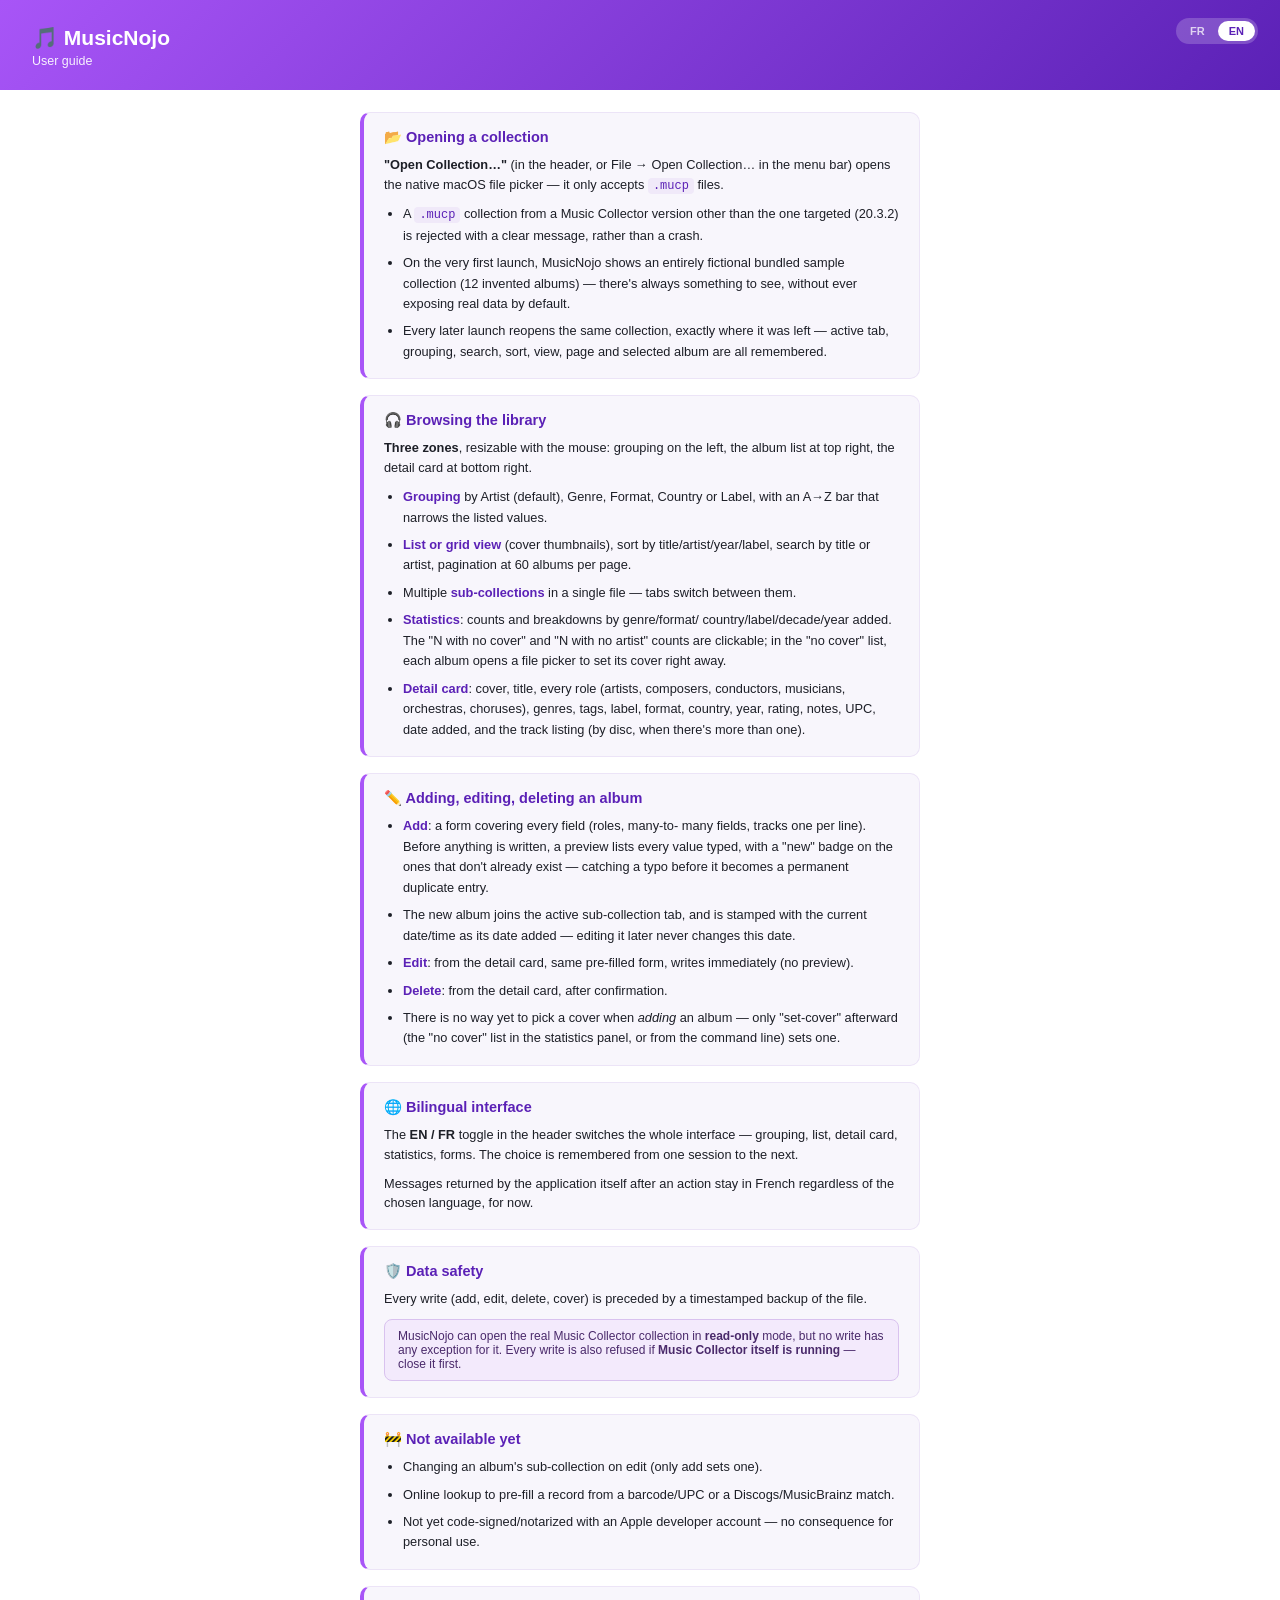
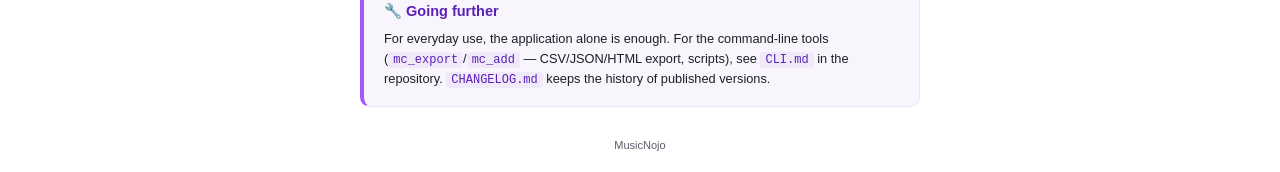
==== project/app/src/help.html @ a1365156 "v0.60.0: real Help window, replacing the duplicate About dialog "MusicNojo Help > About MusicNojo" j" ====
<!doctype html>
<html lang="en" data-lang="en">
<head>
<meta charset="utf-8">
<title>MusicNojo — Help</title>
<style>
  :root {
    --accent: #A855F7;
    --accent-dark: #5B21B6;
    --bg: #ffffff;
    --text: #1d1f27;
    --muted: #5b5f6b;
    --card-bg: #f8f6fc;
    --card-border: #ece4f7;
  }
  * { box-sizing: border-box; }
  body {
    margin: 0;
    font-family: -apple-system, BlinkMacSystemFont, "Helvetica Neue", Arial, sans-serif;
    background: var(--bg);
    color: var(--text);
  }
  header.hero {
    background: linear-gradient(135deg, var(--accent) 0%, var(--accent-dark) 100%);
    color: #fff;
    padding: 26px 32px 22px;
    position: relative;
  }
  header.hero h1 { margin: 0 0 4px; font-size: 21px; font-weight: 700; }
  header.hero p.tagline { margin: 0; font-size: 12.5px; opacity: .92; }
  #lang-toggle {
    position: absolute; top: 18px; right: 22px;
    display: flex; gap: 2px;
    background: rgba(255,255,255,.2);
    border-radius: 999px;
    padding: 3px;
  }
  #lang-toggle button {
    border: none; background: transparent; color: #fff;
    font-size: 11px; font-weight: 700; padding: 4px 11px;
    border-radius: 999px; cursor: pointer; opacity: .75;
    font-family: inherit;
  }
  #lang-toggle button.active { background: #fff; color: var(--accent-dark); opacity: 1; }
  main { max-width: 620px; margin: 0 auto; padding: 22px 30px 12px; }
  section.card {
    background: var(--card-bg);
    border: 1px solid var(--card-border);
    border-left: 4px solid var(--accent);
    border-radius: 10px;
    padding: 16px 20px;
    margin-bottom: 16px;
  }
  section.card h2 {
    margin: 0 0 9px;
    font-size: 14.5px;
    font-weight: 700;
    color: var(--accent-dark);
  }
  section.card p { margin: 0 0 9px; font-size: 12.8px; line-height: 1.55; color: var(--text); }
  section.card p:last-child { margin-bottom: 0; }
  section.card ul { margin: 0; padding-left: 19px; }
  section.card li { font-size: 12.8px; line-height: 1.6; margin-bottom: 7px; }
  section.card li:last-child { margin-bottom: 0; }
  section.card li b { color: var(--accent-dark); }
  .note {
    background: #fff8e8; border: 1px solid #f0dca0; color: #6b5420;
    border-radius: 8px; padding: 9px 13px; font-size: 12px; margin-top: 10px;
  }
  .note.safe { background: #f3eafc; border-color: #d9c2ef; color: #4a2a6b; }
  code {
    background: #f0e9f9; color: var(--accent-dark);
    padding: 1px 5px; border-radius: 4px; font-size: 12px;
  }
  footer { text-align: center; font-size: 11px; color: var(--muted); padding: 4px 32px 24px; }
  [data-lang-content] { display: none; }
  html[data-lang="fr"] [data-lang-content="fr"] { display: block; }
  html[data-lang="en"] [data-lang-content="en"] { display: block; }
</style>
</head>
<body>
  <header class="hero">
    <div id="lang-toggle">
      <button data-lang-btn="fr">FR</button>
      <button data-lang-btn="en">EN</button>
    </div>
    <h1>🎵 MusicNojo</h1>
    <p class="tagline" data-lang-content="fr">Guide d'utilisation</p>
    <p class="tagline" data-lang-content="en">User guide</p>
  </header>
  <main>

    <div data-lang-content="fr">
      <section class="card">
        <h2>📂 Ouvrir une collection</h2>
        <p><b>« Ouvrir une collection… »</b> (dans l'en-tête, ou Fichier
        → Ouvrir une collection… dans la barre de menus) ouvre le
        sélecteur natif macOS — il n'accepte que les fichiers
        <code>.mucp</code>.</p>
        <ul>
          <li>Une collection <code>.mucp</code> d'une version de Music
          Collector différente de celle visée (20.3.2) est refusée avec
          un message clair, plutôt qu'un plantage.</li>
          <li>Au tout premier lancement, MusicNojo affiche une collection
          d'exemple intégrée, entièrement fictive (12 albums inventés) —
          il y a toujours quelque chose à voir, sans jamais exposer de
          vraies données par défaut.</li>
          <li>Chaque lancement suivant rouvre la même collection,
          exactement là où on l'avait laissée — onglet, regroupement,
          recherche, tri, vue, page et album sélectionné.</li>
        </ul>
      </section>

      <section class="card">
        <h2>🎧 Parcourir la bibliothèque</h2>
        <p><b>Trois zones</b> redimensionnables à la souris : le
        regroupement à gauche, la liste des albums en haut à droite, la
        fiche détail en bas à droite.</p>
        <ul>
          <li><b>Regroupement</b> par Artiste (par défaut), Genre,
          Format, Pays ou Label, avec une barre A→Z qui réduit la liste
          des valeurs affichées.</li>
          <li><b>Vue liste ou grille</b> (vignettes de pochettes), tri
          par titre/artiste/année/label, recherche par titre ou artiste,
          pagination à 60 albums par page.</li>
          <li><b>Sous-collections</b> multiples dans un même fichier —
          des onglets permettent de basculer entre elles.</li>
          <li><b>Statistiques</b> : comptes et répartitions par genre/
          format/pays/label/décennie/année d'ajout. Les compteurs « N
          sans pochette » et « N sans artiste » sont cliquables ; dans la
          liste « sans pochette », chaque album ouvre un sélecteur de
          fichier pour lui poser une pochette immédiatement.</li>
          <li><b>Fiche détail</b> : pochette, titre, chaque rôle
          (artistes, compositeurs, chefs d'orchestre, musiciens,
          orchestres, chœurs), genres, étiquettes, label, format, pays,
          année, note, notes, UPC, date d'ajout, et la liste des pistes
          (par disque, s'il y en a plusieurs).</li>
        </ul>
      </section>

      <section class="card">
        <h2>✏️ Ajouter, modifier, supprimer un album</h2>
        <ul>
          <li><b>Ajouter</b> : un formulaire couvrant chaque champ (rôles,
          champs many-to-many, pistes une par ligne). Avant toute
          écriture, un aperçu liste chaque valeur saisie avec un badge
          « nouveau » sur celles qui n'existent pas encore — pour repérer
          une faute de frappe avant qu'elle devienne une entrée
          dupliquée permanente.</li>
          <li>Le nouvel album rejoint l'onglet de sous-collection actif,
          et reçoit la date/heure actuelles comme date d'ajout —
          modifier l'album ne change jamais cette date.</li>
          <li><b>Modifier</b> : depuis la fiche détail, même formulaire
          pré-rempli, écriture immédiate (pas d'aperçu).</li>
          <li><b>Supprimer</b> : depuis la fiche détail, après
          confirmation.</li>
          <li>Il n'est pas encore possible de choisir une pochette au
          moment de l'<i>ajout</i> — seul « set-cover » ensuite (liste
          « sans pochette » du panneau statistiques, ou en ligne de
          commande) en définit une.</li>
        </ul>
      </section>

      <section class="card">
        <h2>🌐 Interface bilingue</h2>
        <p>La bascule <b>EN / FR</b> dans l'en-tête change toute
        l'interface — regroupement, liste, fiche détail, statistiques,
        formulaires. Le choix est mémorisé d'une session à l'autre.</p>
        <p>Les messages renvoyés par l'application elle-même après une
        action restent en français quelle que soit la langue choisie,
        pour l'instant.</p>
      </section>

      <section class="card">
        <h2>🛡️ Sécurité des données</h2>
        <p>Chaque écriture (ajout, modification, suppression, pochette)
        est précédée d'une sauvegarde horodatée du fichier.</p>
        <div class="note safe">MusicNojo peut ouvrir la vraie collection
        Music Collector en <b>lecture seule</b>, mais aucune écriture
        n'a d'exception pour elle. Toute écriture est aussi refusée si
        <b>Music Collector lui-même est lancé</b> — fermez-le
        d'abord.</div>
      </section>

      <section class="card">
        <h2>🚧 Pas encore disponible</h2>
        <ul>
          <li>Changer la sous-collection d'un album en le modifiant
          (seul l'ajout en définit une).</li>
          <li>Recherche en ligne pour pré-remplir une fiche à partir
          d'un code-barres/UPC ou d'une correspondance Discogs/
          MusicBrainz.</li>
          <li>Application pas encore signée/notariée par un compte
          développeur Apple — sans conséquence pour un usage
          personnel.</li>
        </ul>
      </section>

      <section class="card">
        <h2>🔧 Pour aller plus loin</h2>
        <p>Pour un usage courant, l'application seule suffit. Pour les
        outils en ligne de commande (<code>mc_export</code>/
        <code>mc_add</code> — export CSV/JSON/HTML, scripts), voir
        <code>CLI.fr.md</code> dans le dépôt. <code>CHANGELOG.fr.md</code>
        garde l'historique des versions publiées.</p>
      </section>
    </div>

    <div data-lang-content="en">
      <section class="card">
        <h2>📂 Opening a collection</h2>
        <p><b>"Open Collection…"</b> (in the header, or File → Open
        Collection… in the menu bar) opens the native macOS file picker
        — it only accepts <code>.mucp</code> files.</p>
        <ul>
          <li>A <code>.mucp</code> collection from a Music Collector
          version other than the one targeted (20.3.2) is rejected with
          a clear message, rather than a crash.</li>
          <li>On the very first launch, MusicNojo shows an entirely
          fictional bundled sample collection (12 invented albums) —
          there's always something to see, without ever exposing real
          data by default.</li>
          <li>Every later launch reopens the same collection, exactly
          where it was left — active tab, grouping, search, sort, view,
          page and selected album are all remembered.</li>
        </ul>
      </section>

      <section class="card">
        <h2>🎧 Browsing the library</h2>
        <p><b>Three zones</b>, resizable with the mouse: grouping on the
        left, the album list at top right, the detail card at bottom
        right.</p>
        <ul>
          <li><b>Grouping</b> by Artist (default), Genre, Format,
          Country or Label, with an A→Z bar that narrows the listed
          values.</li>
          <li><b>List or grid view</b> (cover thumbnails), sort by
          title/artist/year/label, search by title or artist, pagination
          at 60 albums per page.</li>
          <li>Multiple <b>sub-collections</b> in a single file — tabs
          switch between them.</li>
          <li><b>Statistics</b>: counts and breakdowns by genre/format/
          country/label/decade/year added. The "N with no cover" and "N
          with no artist" counts are clickable; in the "no cover" list,
          each album opens a file picker to set its cover right away.</li>
          <li><b>Detail card</b>: cover, title, every role (artists,
          composers, conductors, musicians, orchestras, choruses),
          genres, tags, label, format, country, year, rating, notes,
          UPC, date added, and the track listing (by disc, when there's
          more than one).</li>
        </ul>
      </section>

      <section class="card">
        <h2>✏️ Adding, editing, deleting an album</h2>
        <ul>
          <li><b>Add</b>: a form covering every field (roles, many-to-
          many fields, tracks one per line). Before anything is
          written, a preview lists every value typed, with a "new" badge
          on the ones that don't already exist — catching a typo before
          it becomes a permanent duplicate entry.</li>
          <li>The new album joins the active sub-collection tab, and is
          stamped with the current date/time as its date added — editing
          it later never changes this date.</li>
          <li><b>Edit</b>: from the detail card, same pre-filled form,
          writes immediately (no preview).</li>
          <li><b>Delete</b>: from the detail card, after
          confirmation.</li>
          <li>There is no way yet to pick a cover when <i>adding</i> an
          album — only "set-cover" afterward (the "no cover" list in the
          statistics panel, or from the command line) sets one.</li>
        </ul>
      </section>

      <section class="card">
        <h2>🌐 Bilingual interface</h2>
        <p>The <b>EN / FR</b> toggle in the header switches the whole
        interface — grouping, list, detail card, statistics, forms. The
        choice is remembered from one session to the next.</p>
        <p>Messages returned by the application itself after an action
        stay in French regardless of the chosen language, for now.</p>
      </section>

      <section class="card">
        <h2>🛡️ Data safety</h2>
        <p>Every write (add, edit, delete, cover) is preceded by a
        timestamped backup of the file.</p>
        <div class="note safe">MusicNojo can open the real Music
        Collector collection in <b>read-only</b> mode, but no write has
        any exception for it. Every write is also refused if <b>Music
        Collector itself is running</b> — close it first.</div>
      </section>

      <section class="card">
        <h2>🚧 Not available yet</h2>
        <ul>
          <li>Changing an album's sub-collection on edit (only add sets
          one).</li>
          <li>Online lookup to pre-fill a record from a barcode/UPC or a
          Discogs/MusicBrainz match.</li>
          <li>Not yet code-signed/notarized with an Apple developer
          account — no consequence for personal use.</li>
        </ul>
      </section>

      <section class="card">
        <h2>🔧 Going further</h2>
        <p>For everyday use, the application alone is enough. For the
        command-line tools (<code>mc_export</code>/<code>mc_add</code>
        — CSV/JSON/HTML export, scripts), see <code>CLI.md</code> in the
        repository. <code>CHANGELOG.md</code> keeps the history of
        published versions.</p>
      </section>
    </div>

  </main>
  <footer>
    <span data-lang-content="fr">MusicNojo</span>
    <span data-lang-content="en">MusicNojo</span>
  </footer>
<script>
  (function () {
    var KEY = "musicnojo_lang";
    var html = document.documentElement;
    function apply(lang) {
      html.setAttribute("data-lang", lang);
      document.querySelectorAll("#lang-toggle button").forEach(function (b) {
        b.classList.toggle("active", b.dataset.langBtn === lang);
      });
    }
    var saved = null;
    try { saved = localStorage.getItem(KEY); } catch (e) {}
    apply(saved === "fr" ? "fr" : "en");
    document.querySelectorAll("#lang-toggle button").forEach(function (b) {
      b.addEventListener("click", function () {
        var lang = b.dataset.langBtn;
        apply(lang);
        try { localStorage.setItem(KEY, lang); } catch (e) {}
      });
    });
  })();
</script>
</body>
</html>
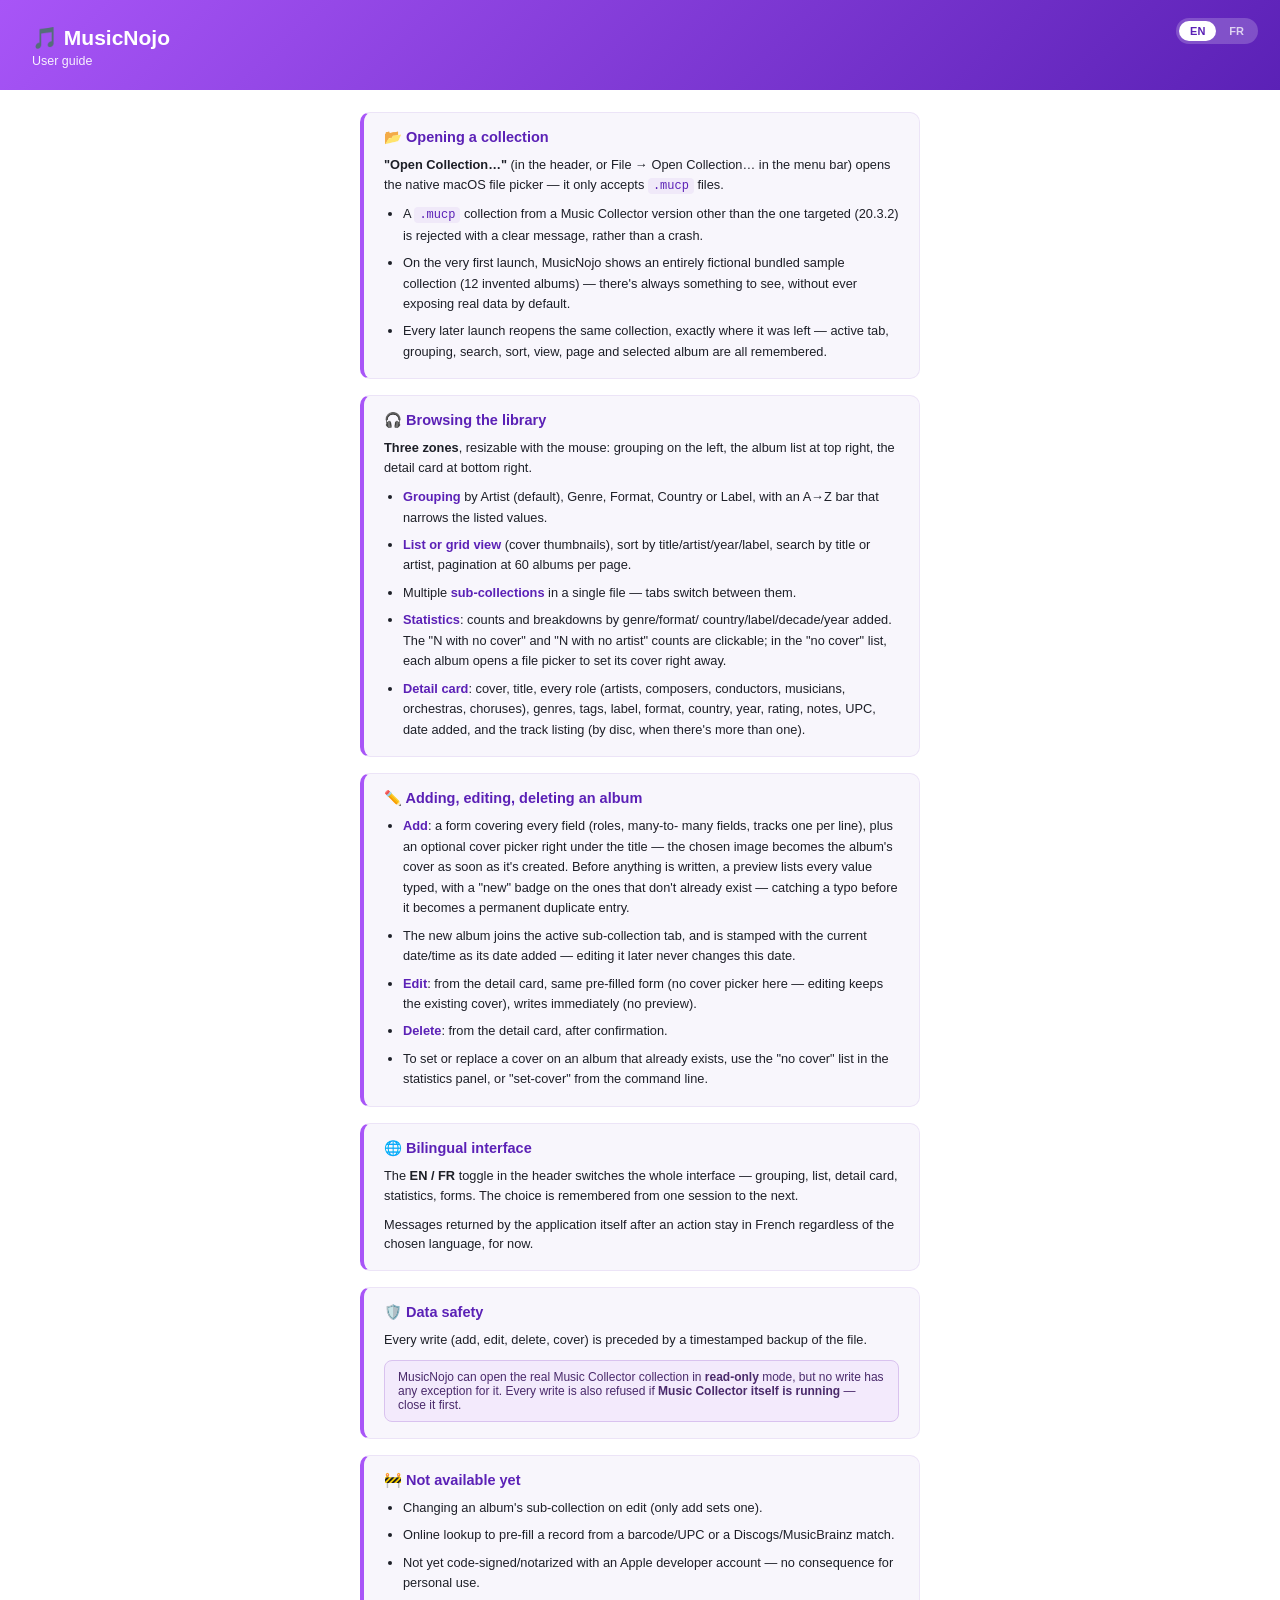
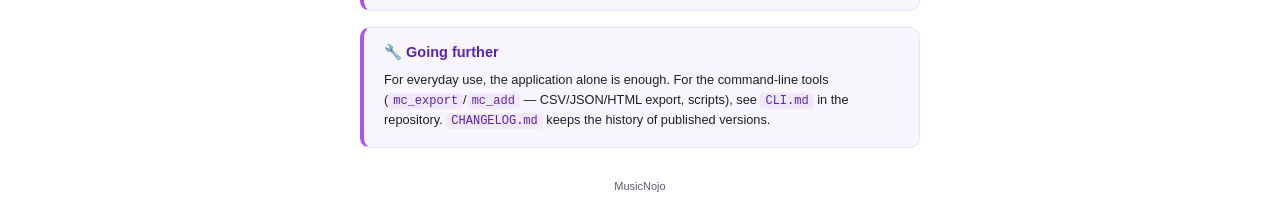
==== commit 2c5b08c2: "v0.62.0: pick a cover when adding a new album; homogenize header emoji and help language-toggle orde" ====
--- a/project/app/src/help.html
+++ b/project/app/src/help.html
@@ -81,8 +81,8 @@
 <body>
   <header class="hero">
     <div id="lang-toggle">
+      <button data-lang-btn="en">EN</button>
       <button data-lang-btn="fr">FR</button>
-      <button data-lang-btn="en">EN</button>
     </div>
     <h1>🎵 MusicNojo</h1>
     <p class="tagline" data-lang-content="fr">Guide d'utilisation</p>
@@ -142,22 +142,24 @@
         <h2>✏️ Ajouter, modifier, supprimer un album</h2>
         <ul>
           <li><b>Ajouter</b> : un formulaire couvrant chaque champ (rôles,
-          champs many-to-many, pistes une par ligne). Avant toute
-          écriture, un aperçu liste chaque valeur saisie avec un badge
-          « nouveau » sur celles qui n'existent pas encore — pour repérer
-          une faute de frappe avant qu'elle devienne une entrée
+          champs many-to-many, pistes une par ligne), avec en plus un
+          sélecteur de pochette optionnel juste sous le titre — l'image
+          choisie devient la pochette de l'album dès sa création. Avant
+          toute écriture, un aperçu liste chaque valeur saisie avec un
+          badge « nouveau » sur celles qui n'existent pas encore — pour
+          repérer une faute de frappe avant qu'elle devienne une entrée
           dupliquée permanente.</li>
           <li>Le nouvel album rejoint l'onglet de sous-collection actif,
           et reçoit la date/heure actuelles comme date d'ajout —
           modifier l'album ne change jamais cette date.</li>
           <li><b>Modifier</b> : depuis la fiche détail, même formulaire
-          pré-rempli, écriture immédiate (pas d'aperçu).</li>
+          pré-rempli (sans sélecteur de pochette — modifier conserve la
+          pochette existante), écriture immédiate (pas d'aperçu).</li>
           <li><b>Supprimer</b> : depuis la fiche détail, après
           confirmation.</li>
-          <li>Il n'est pas encore possible de choisir une pochette au
-          moment de l'<i>ajout</i> — seul « set-cover » ensuite (liste
-          « sans pochette » du panneau statistiques, ou en ligne de
-          commande) en définit une.</li>
+          <li>Pour poser ou remplacer la pochette d'un album déjà
+          existant, utiliser la liste « sans pochette » du panneau
+          statistiques, ou « set-cover » en ligne de commande.</li>
         </ul>
       </section>
 
@@ -256,20 +258,23 @@
         <h2>✏️ Adding, editing, deleting an album</h2>
         <ul>
           <li><b>Add</b>: a form covering every field (roles, many-to-
-          many fields, tracks one per line). Before anything is
+          many fields, tracks one per line), plus an optional cover
+          picker right under the title — the chosen image becomes the
+          album's cover as soon as it's created. Before anything is
           written, a preview lists every value typed, with a "new" badge
           on the ones that don't already exist — catching a typo before
           it becomes a permanent duplicate entry.</li>
           <li>The new album joins the active sub-collection tab, and is
           stamped with the current date/time as its date added — editing
           it later never changes this date.</li>
-          <li><b>Edit</b>: from the detail card, same pre-filled form,
+          <li><b>Edit</b>: from the detail card, same pre-filled form
+          (no cover picker here — editing keeps the existing cover),
           writes immediately (no preview).</li>
           <li><b>Delete</b>: from the detail card, after
           confirmation.</li>
-          <li>There is no way yet to pick a cover when <i>adding</i> an
-          album — only "set-cover" afterward (the "no cover" list in the
-          statistics panel, or from the command line) sets one.</li>
+          <li>To set or replace a cover on an album that already
+          exists, use the "no cover" list in the statistics panel, or
+          "set-cover" from the command line.</li>
         </ul>
       </section>
 
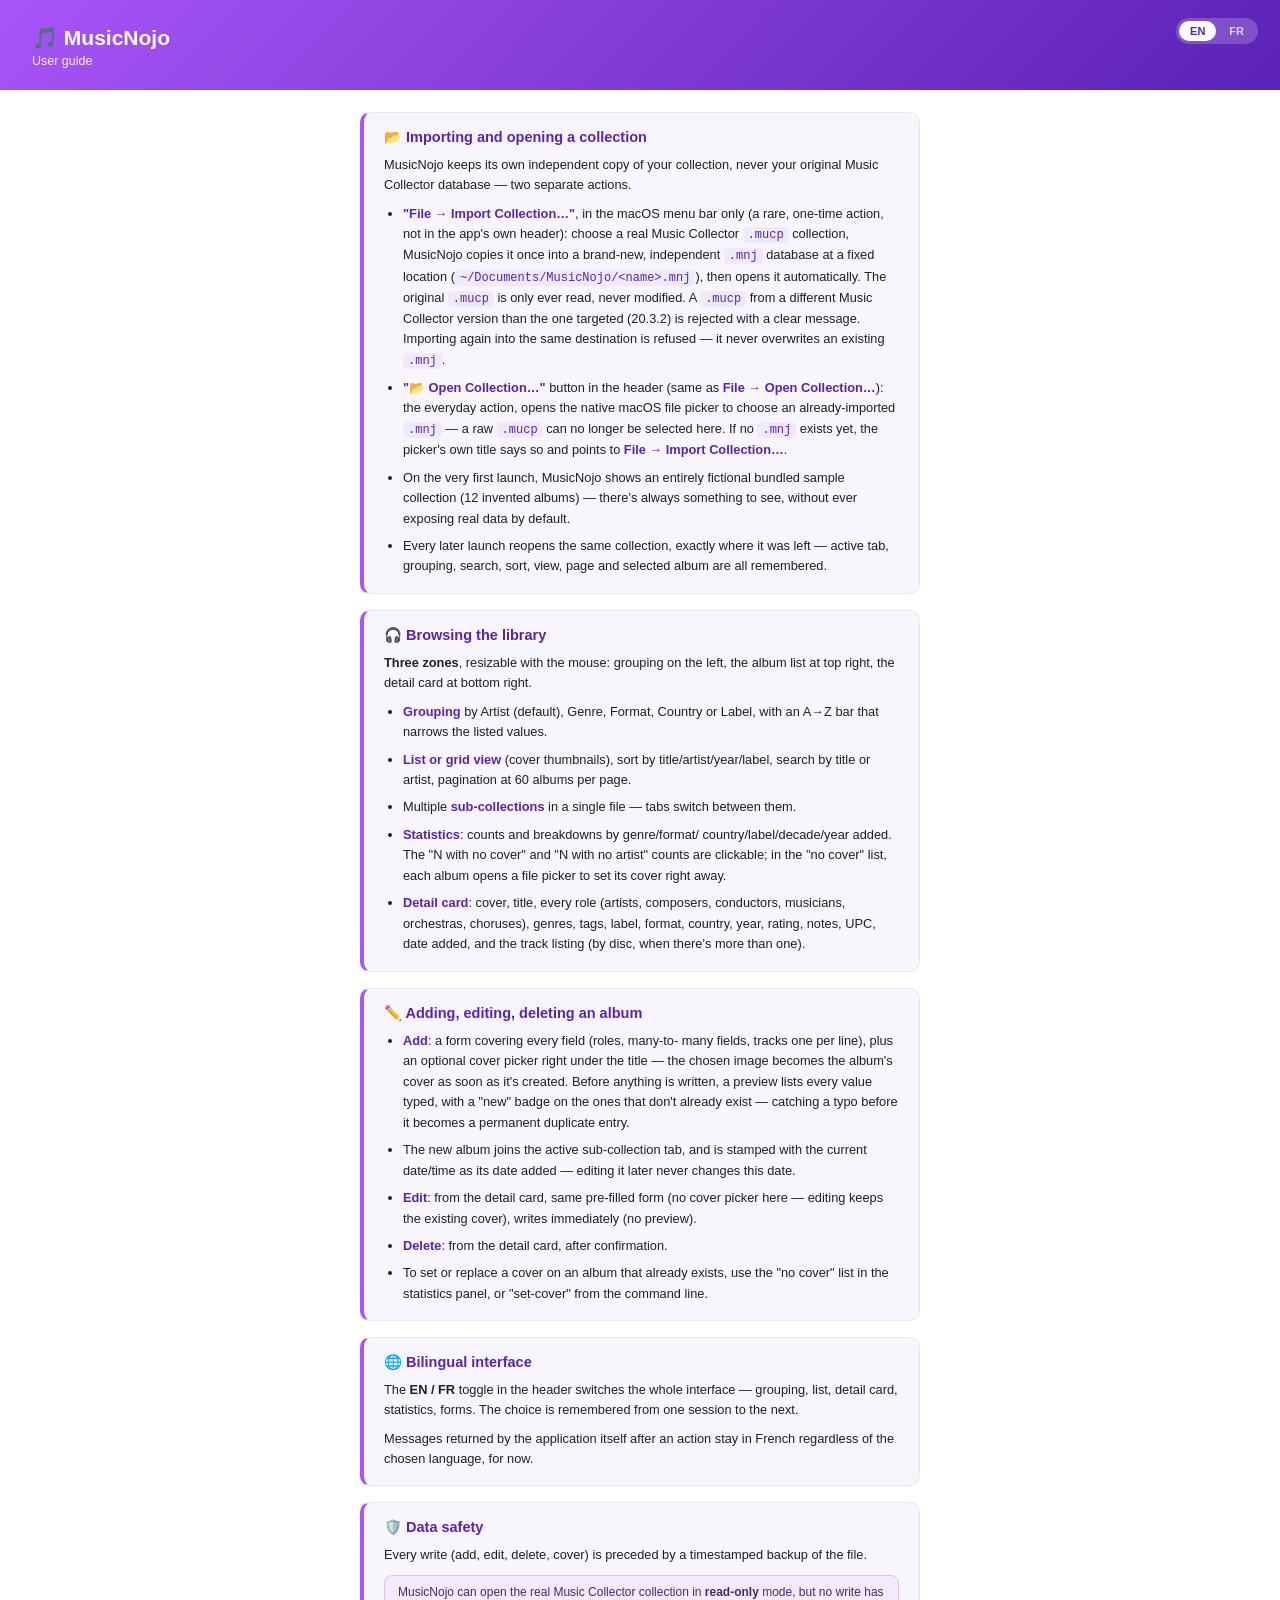
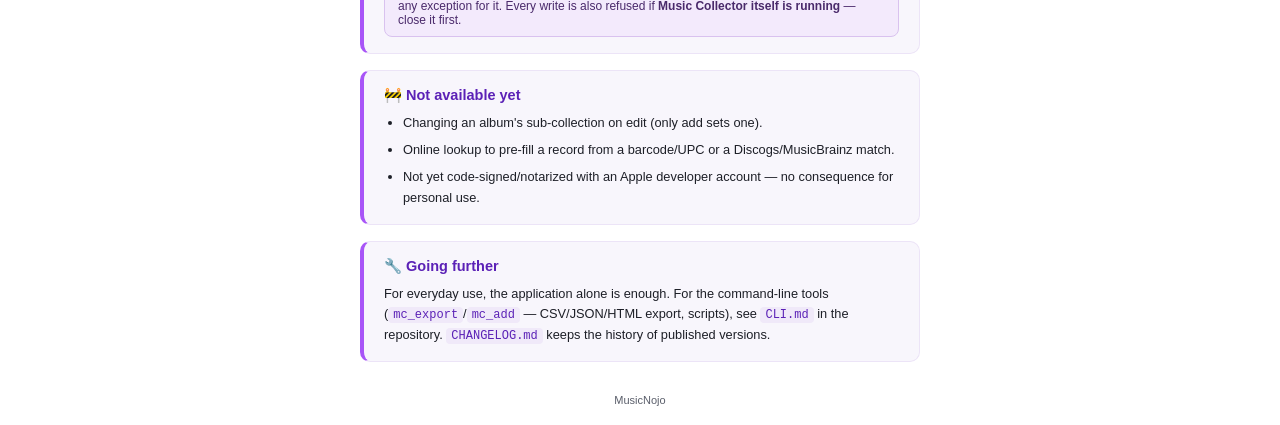
==== commit ae58ad92: "Import/Open Collection split, ported from BookNojo; rename .mnc to .mnj Serge asked for BookNojo's "" ====
--- a/project/app/src/help.html
+++ b/project/app/src/help.html
@@ -92,15 +92,32 @@
 
     <div data-lang-content="fr">
       <section class="card">
-        <h2>📂 Ouvrir une collection</h2>
-        <p><b>« Ouvrir une collection… »</b> (dans l'en-tête, ou Fichier
-        → Ouvrir une collection… dans la barre de menus) ouvre le
-        sélecteur natif macOS — il n'accepte que les fichiers
-        <code>.mucp</code>.</p>
-        <ul>
-          <li>Une collection <code>.mucp</code> d'une version de Music
-          Collector différente de celle visée (20.3.2) est refusée avec
-          un message clair, plutôt qu'un plantage.</li>
+        <h2>📂 Importer puis ouvrir une collection</h2>
+        <p>MusicNojo garde sa propre copie indépendante de votre
+        collection, jamais votre base Music Collector d'origine — deux
+        actions distinctes.</p>
+        <ul>
+          <li><b>« File → Import Collection… »</b>, uniquement dans la
+          barre de menu macOS (action rare, à faire une seule fois, pas
+          dans l'en-tête de l'app) : choisissez une vraie collection
+          <code>.mucp</code> Music Collector, MusicNojo la copie une
+          seule fois dans une nouvelle base <code>.mnj</code>
+          indépendante, à un emplacement fixe
+          (<code>~/Documents/MusicNojo/&lt;nom&gt;.mnj</code>), puis
+          l'ouvre automatiquement. Le <code>.mucp</code> d'origine
+          n'est jamais modifié, seulement lu. Une collection
+          <code>.mucp</code> d'une version de Music Collector
+          différente de celle visée (20.3.2) est refusée avec un
+          message clair. Importer à nouveau vers la même destination
+          est refusé — ça n'écrase jamais un <code>.mnj</code>
+          existant.</li>
+          <li>Bouton <b>« 📂 Ouvrir une collection… »</b> dans l'en-tête
+          (identique à <b>File → Open Collection…</b>) : l'action du
+          quotidien, ouvre le sélecteur natif macOS pour choisir un
+          <code>.mnj</code> déjà importé — un <code>.mucp</code> brut
+          ne peut plus être sélectionné ici. Si aucun <code>.mnj</code>
+          n'existe encore, le titre du sélecteur le signale et renvoie
+          vers <b>File → Import Collection…</b>.</li>
           <li>Au tout premier lancement, MusicNojo affiche une collection
           d'exemple intégrée, entièrement fictive (12 albums inventés) —
           il y a toujours quelque chose à voir, sans jamais exposer de
@@ -210,14 +227,30 @@
 
     <div data-lang-content="en">
       <section class="card">
-        <h2>📂 Opening a collection</h2>
-        <p><b>"Open Collection…"</b> (in the header, or File → Open
-        Collection… in the menu bar) opens the native macOS file picker
-        — it only accepts <code>.mucp</code> files.</p>
-        <ul>
-          <li>A <code>.mucp</code> collection from a Music Collector
-          version other than the one targeted (20.3.2) is rejected with
-          a clear message, rather than a crash.</li>
+        <h2>📂 Importing and opening a collection</h2>
+        <p>MusicNojo keeps its own independent copy of your collection,
+        never your original Music Collector database — two separate
+        actions.</p>
+        <ul>
+          <li><b>"File → Import Collection…"</b>, in the macOS menu bar
+          only (a rare, one-time action, not in the app's own header):
+          choose a real Music Collector <code>.mucp</code> collection,
+          MusicNojo copies it once into a brand-new, independent
+          <code>.mnj</code> database at a fixed location
+          (<code>~/Documents/MusicNojo/&lt;name&gt;.mnj</code>), then
+          opens it automatically. The original <code>.mucp</code> is
+          only ever read, never modified. A <code>.mucp</code> from a
+          different Music Collector version than the one targeted
+          (20.3.2) is rejected with a clear message. Importing again
+          into the same destination is refused — it never overwrites
+          an existing <code>.mnj</code>.</li>
+          <li><b>"📂 Open Collection…"</b> button in the header (same as
+          <b>File → Open Collection…</b>): the everyday action, opens
+          the native macOS file picker to choose an already-imported
+          <code>.mnj</code> — a raw <code>.mucp</code> can no longer be
+          selected here. If no <code>.mnj</code> exists yet, the
+          picker's own title says so and points to <b>File → Import
+          Collection…</b>.</li>
           <li>On the very first launch, MusicNojo shows an entirely
           fictional bundled sample collection (12 invented albums) —
           there's always something to see, without ever exposing real
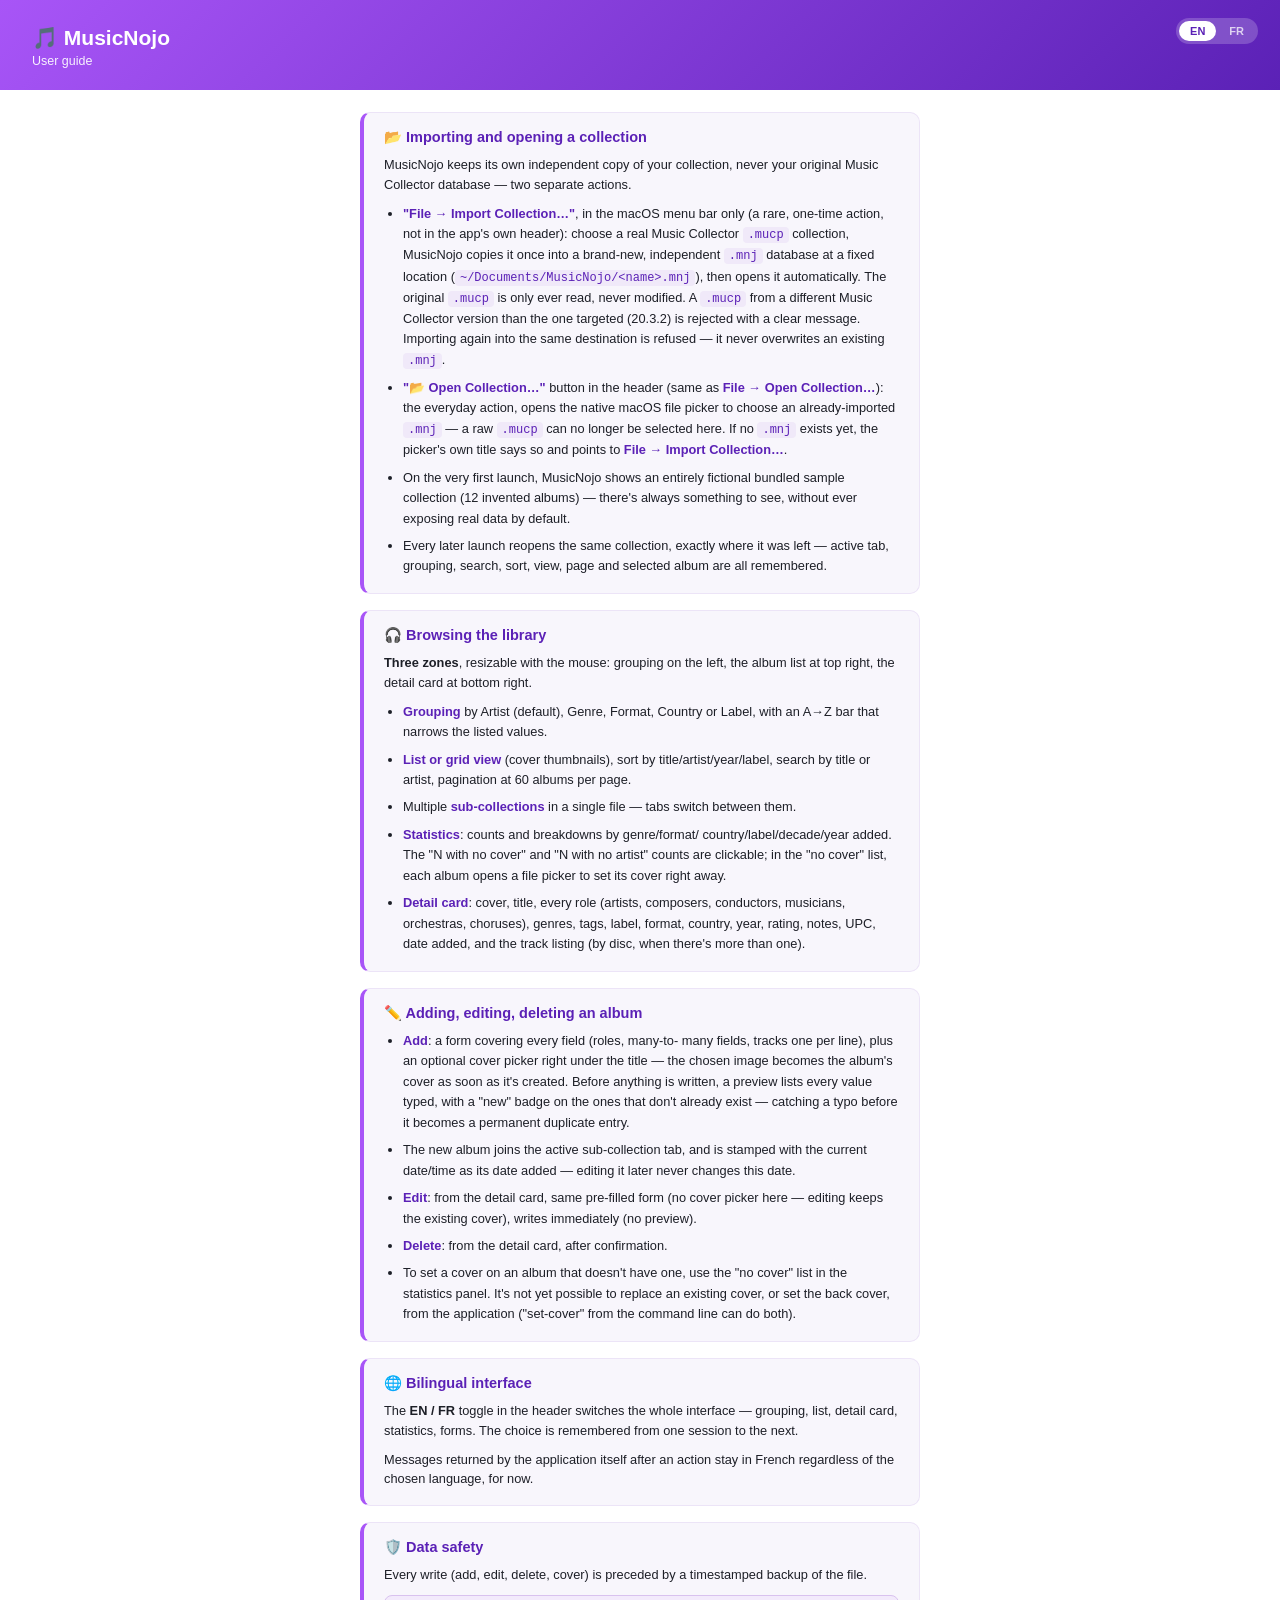
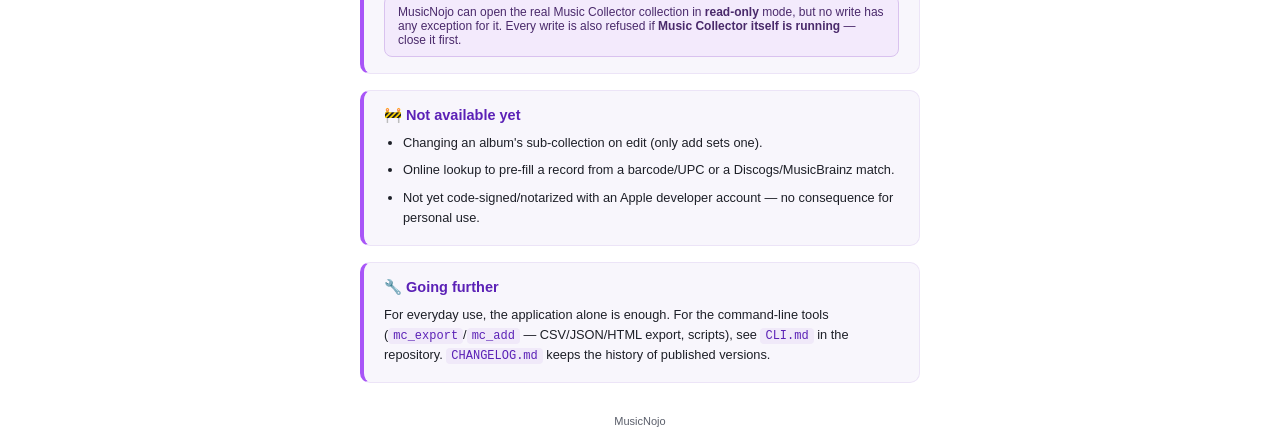
==== commit e3fa7918: "Docs: corrige une formulation inexacte sur le remplacement de pochette La liste "sans pochette" du p" ====
--- a/project/app/src/help.html
+++ b/project/app/src/help.html
@@ -174,9 +174,11 @@
           pochette existante), écriture immédiate (pas d'aperçu).</li>
           <li><b>Supprimer</b> : depuis la fiche détail, après
           confirmation.</li>
-          <li>Pour poser ou remplacer la pochette d'un album déjà
-          existant, utiliser la liste « sans pochette » du panneau
-          statistiques, ou « set-cover » en ligne de commande.</li>
+          <li>Pour poser la pochette d'un album qui n'en a pas, utiliser
+          la liste « sans pochette » du panneau statistiques. Il n'est
+          pas encore possible de remplacer une pochette déjà existante,
+          ni de définir la pochette arrière, depuis l'application
+          (« set-cover » en ligne de commande peut faire les deux).</li>
         </ul>
       </section>
 
@@ -305,9 +307,11 @@
           writes immediately (no preview).</li>
           <li><b>Delete</b>: from the detail card, after
           confirmation.</li>
-          <li>To set or replace a cover on an album that already
-          exists, use the "no cover" list in the statistics panel, or
-          "set-cover" from the command line.</li>
+          <li>To set a cover on an album that doesn't have one, use
+          the "no cover" list in the statistics panel. It's not yet
+          possible to replace an existing cover, or set the back
+          cover, from the application ("set-cover" from the command
+          line can do both).</li>
         </ul>
       </section>
 
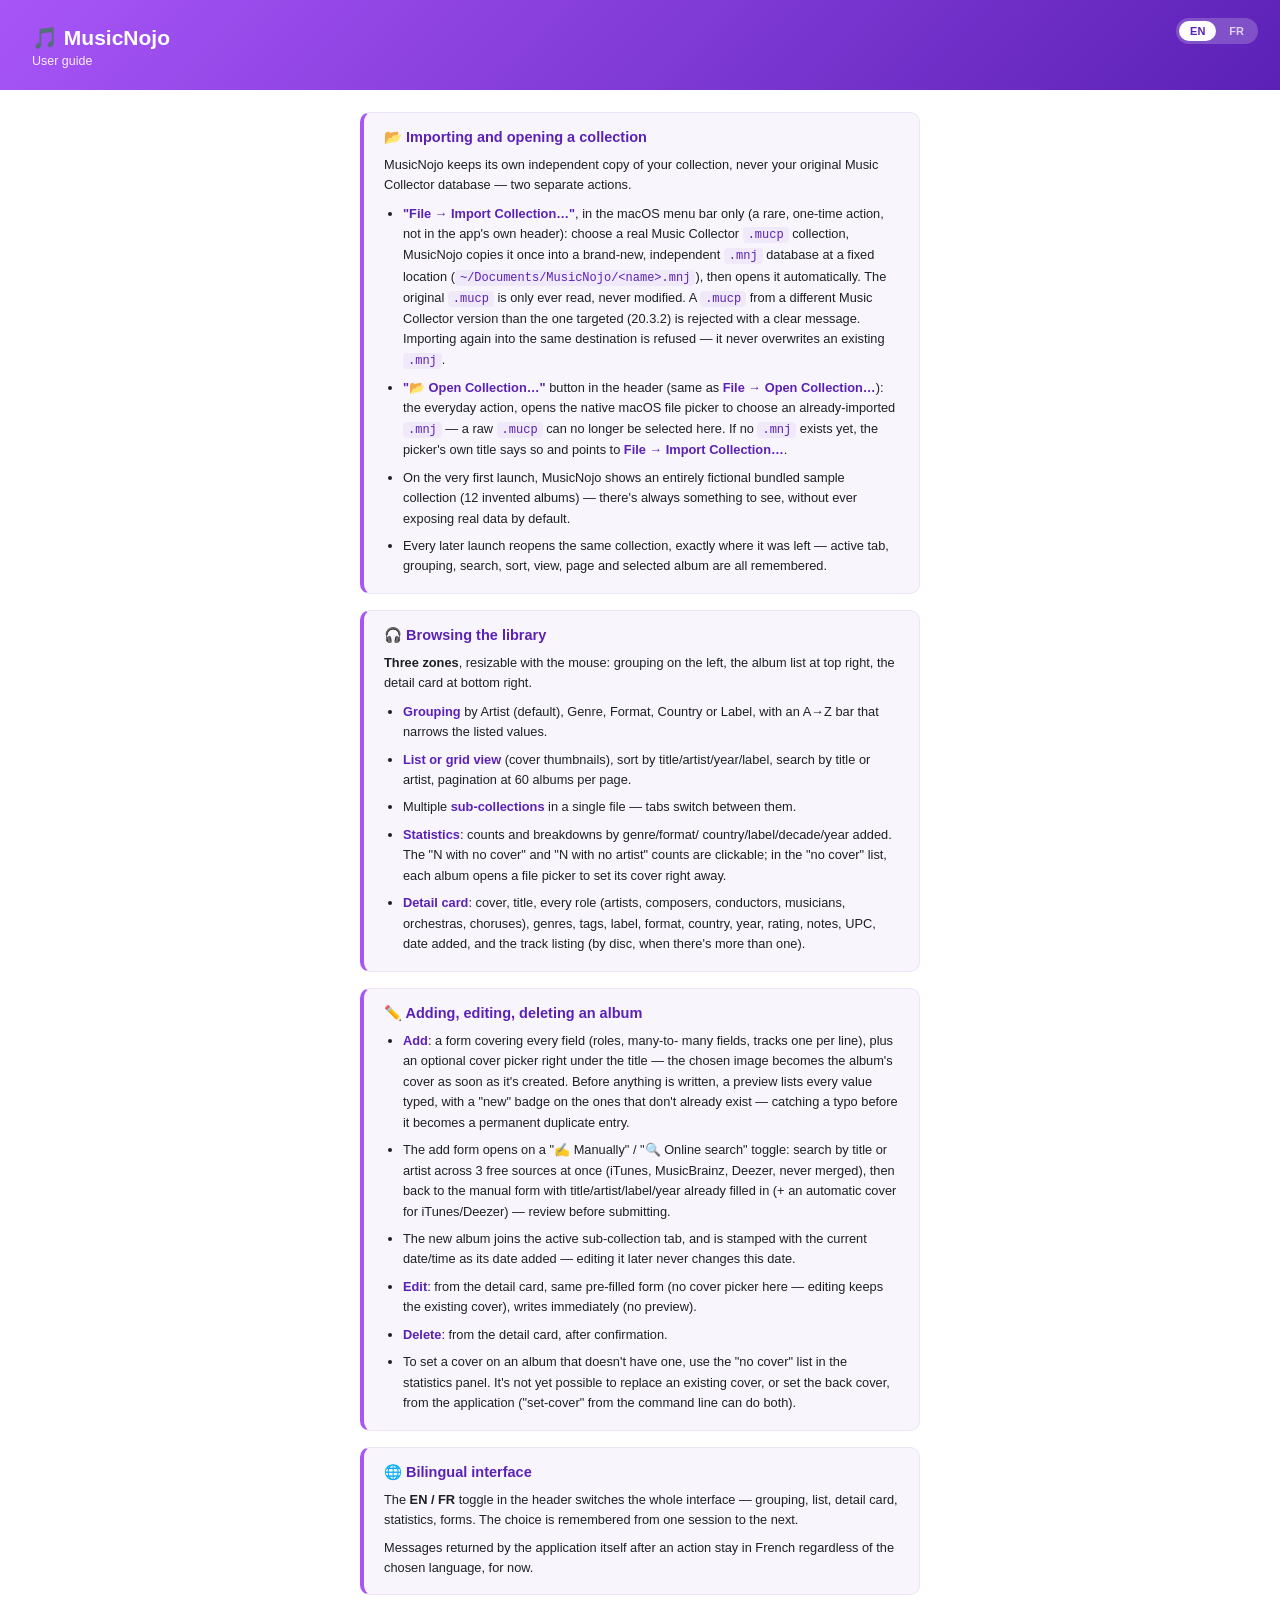
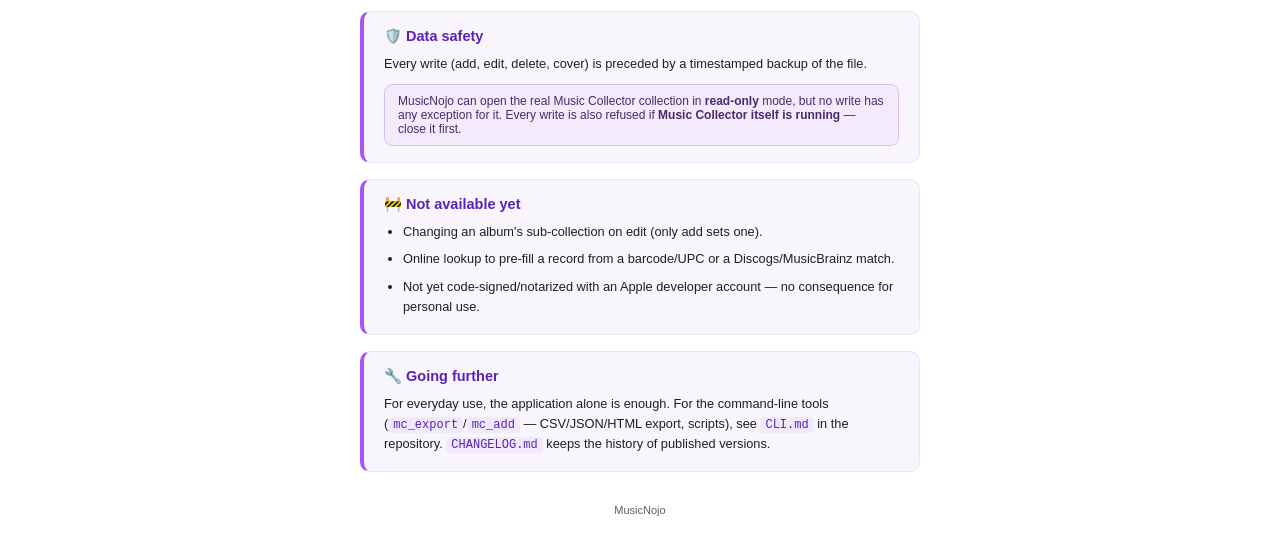
==== commit 3c99216c: "Recherche en ligne — portée depuis BookNojo (iTunes, MusicBrainz, Deezer) Formulaire d'ajout d'album" ====
--- a/project/app/src/help.html
+++ b/project/app/src/help.html
@@ -166,6 +166,13 @@
           badge « nouveau » sur celles qui n'existent pas encore — pour
           repérer une faute de frappe avant qu'elle devienne une entrée
           dupliquée permanente.</li>
+          <li>Le formulaire d'ajout s'ouvre sur un bascule « ✍️
+          Manuellement » / « 🔍 Recherche en ligne » : recherche par
+          titre ou artiste sur 3 sources gratuites à la fois (iTunes,
+          MusicBrainz, Deezer, jamais fusionnées), puis retour au
+          formulaire manuel avec titre/artiste/label/année déjà
+          remplis (+ pochette automatique pour iTunes/Deezer) — à
+          vérifier avant de valider.</li>
           <li>Le nouvel album rejoint l'onglet de sous-collection actif,
           et reçoit la date/heure actuelles comme date d'ajout —
           modifier l'album ne change jamais cette date.</li>
@@ -299,6 +306,12 @@
           written, a preview lists every value typed, with a "new" badge
           on the ones that don't already exist — catching a typo before
           it becomes a permanent duplicate entry.</li>
+          <li>The add form opens on a "✍️ Manually" / "🔍 Online
+          search" toggle: search by title or artist across 3 free
+          sources at once (iTunes, MusicBrainz, Deezer, never merged),
+          then back to the manual form with title/artist/label/year
+          already filled in (+ an automatic cover for iTunes/Deezer)
+          — review before submitting.</li>
           <li>The new album joins the active sub-collection tab, and is
           stamped with the current date/time as its date added — editing
           it later never changes this date.</li>
